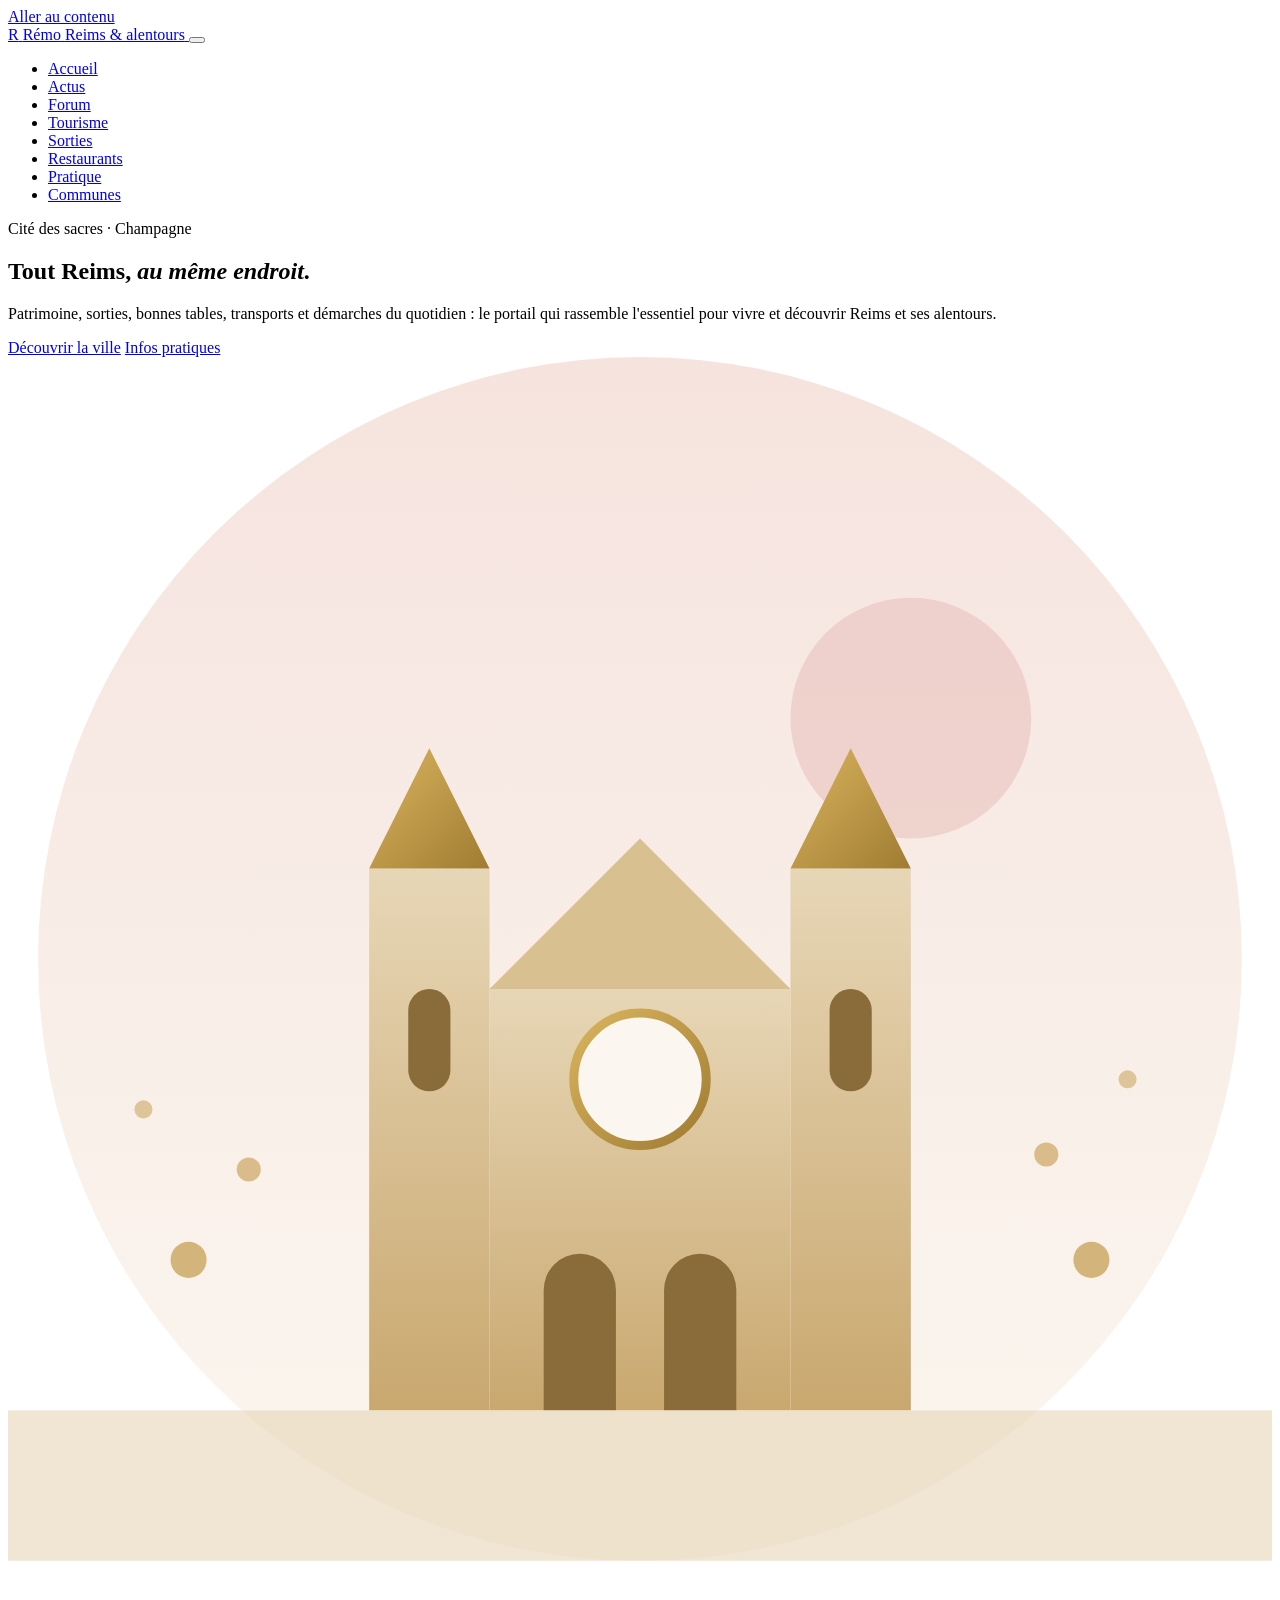
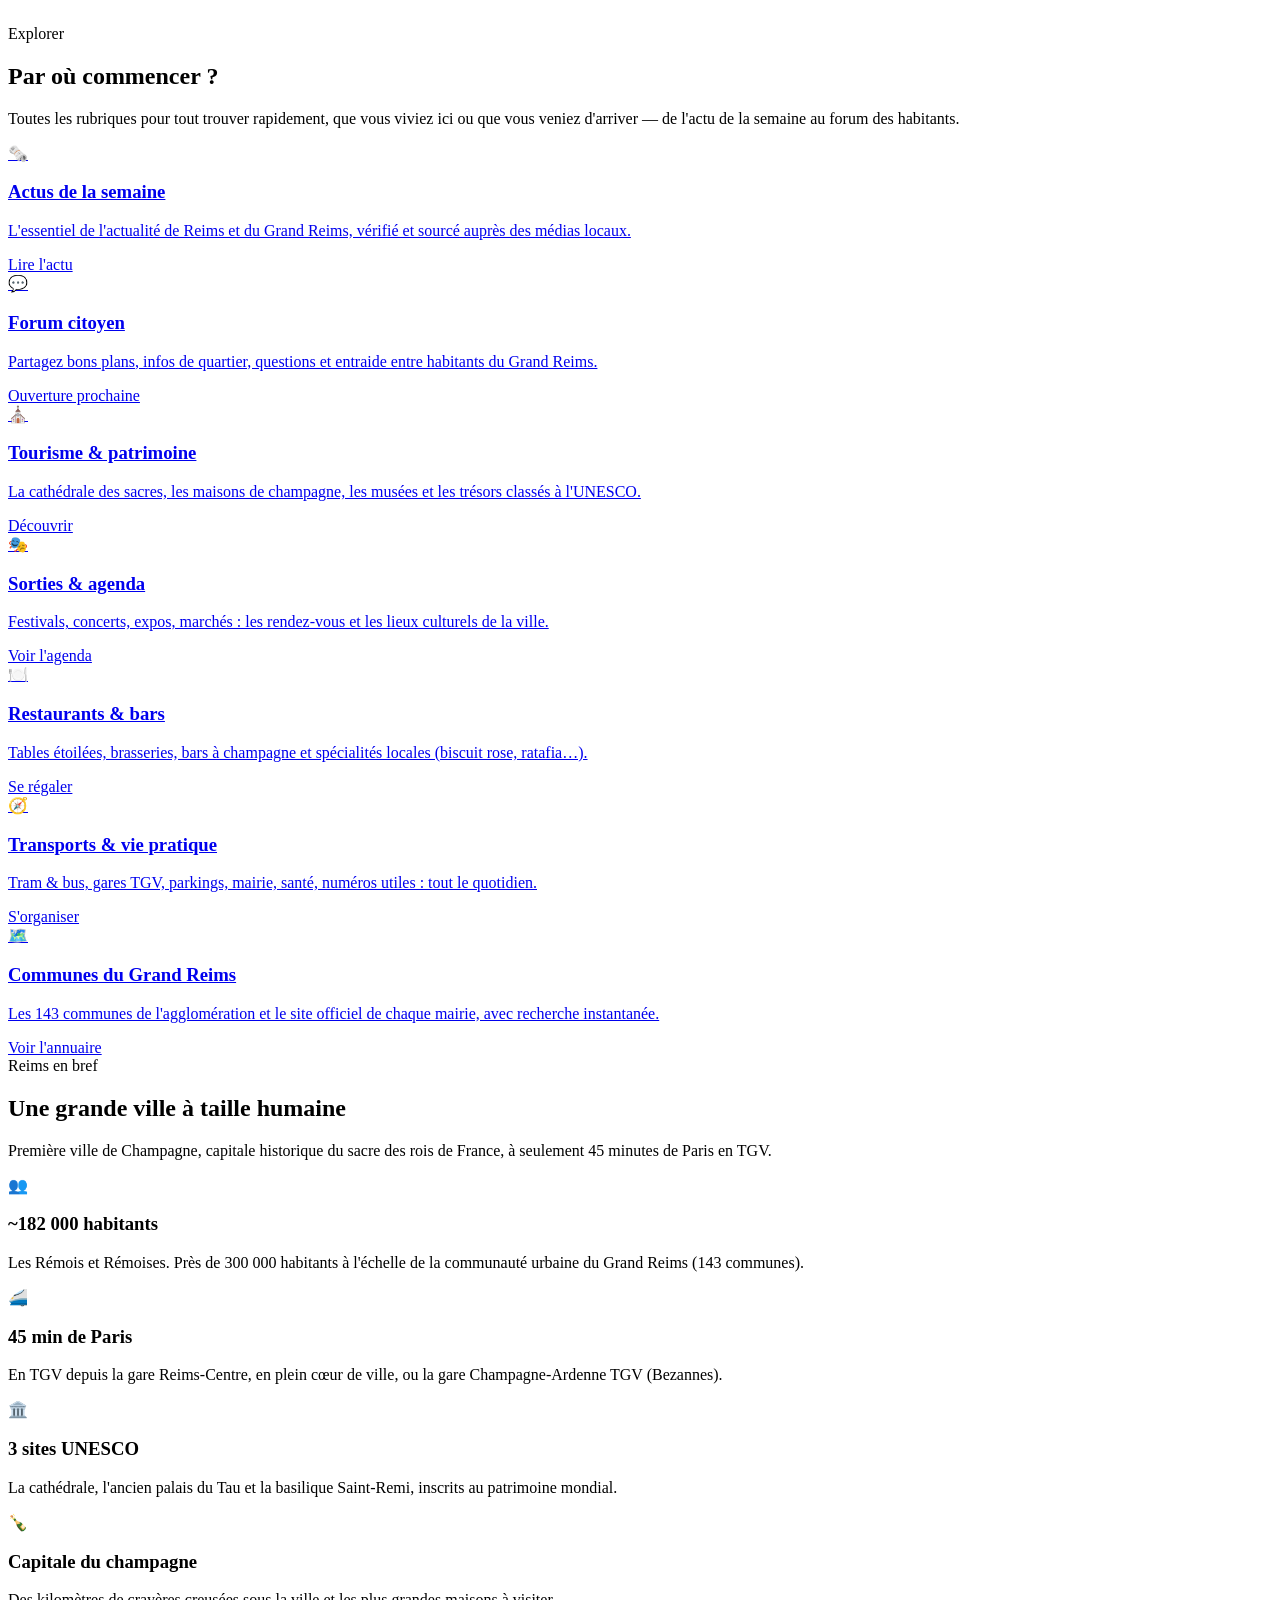
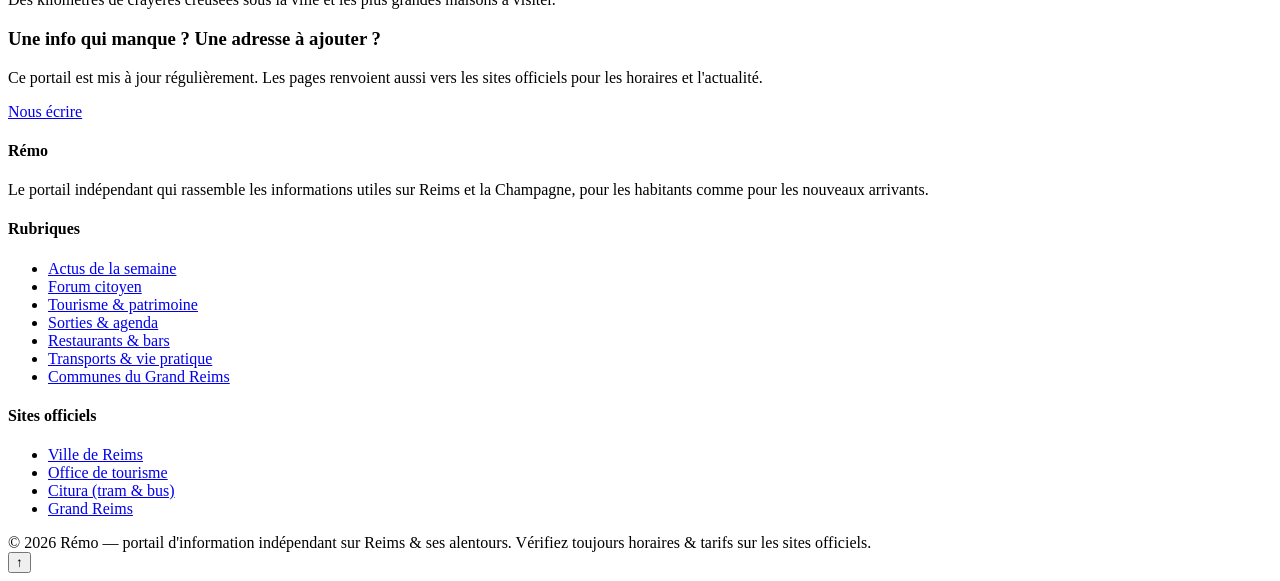
==== index.html @ 49ba71b7 "Add files via upload" ====
<!DOCTYPE html>
<html lang="fr">
<head>
  <meta charset="UTF-8">
  <meta name="viewport" content="width=device-width, initial-scale=1.0">
  <title>Rémo — Tout Reims &amp; ses alentours, au même endroit</title>
  <meta name="description" content="Le portail qui regroupe toutes les infos utiles sur Reims et ses alentours : tourisme & patrimoine, sorties & agenda, restaurants & bars, transports & vie pratique.">
  <link rel="preconnect" href="https://fonts.googleapis.com">
  <link rel="preconnect" href="https://fonts.gstatic.com" crossorigin>
  <link href="https://fonts.googleapis.com/css2?family=Playfair+Display:wght@600;700&family=Inter:wght@400;500;600&display=swap" rel="stylesheet">
  <link rel="stylesheet" href="assets/css/style.css">
</head>
<body>
  <a class="skip-link" href="#main">Aller au contenu</a>

  <!-- ===== En-tête ===== -->
  <header class="site-header">
    <div class="container nav">
      <a class="brand" href="index.html" aria-label="Accueil — Rémo, le portail de Reims & ses alentours">
        <span class="brand-mark">R</span>
        <span class="brand-text">
          <span class="brand-title">Rémo</span>
          <span class="brand-sub">Reims &amp; alentours</span>
        </span>
      </a>
      <button class="mobile-toggle" aria-label="Ouvrir le menu" aria-expanded="false"><span></span></button>
      <ul class="nav-links">
        <li><a href="index.html">Accueil</a></li>
        <li><a href="actus.html">Actus</a></li>
        <li><a href="forum.html">Forum</a></li>
        <li><a href="tourisme.html">Tourisme</a></li>
        <li><a href="sorties.html">Sorties</a></li>
        <li><a href="restaurants.html">Restaurants</a></li>
        <li><a href="pratique.html">Pratique</a></li>
        <li><a href="communes.html">Communes</a></li>
      </ul>
    </div>
  </header>

  <main id="main">
    <!-- ===== Hero ===== -->
    <section class="hero">
      <div class="container hero-inner">
        <div class="hero-content">
          <span class="hero-eyebrow">Cité des sacres · Champagne</span>
          <h1>Tout Reims, <em>au même endroit</em>.</h1>
          <p class="lead">
            Patrimoine, sorties, bonnes tables, transports et démarches du quotidien :
            le portail qui rassemble l'essentiel pour vivre et découvrir Reims et ses alentours.
          </p>
          <div class="hero-actions">
            <a class="btn" href="tourisme.html">Découvrir la ville</a>
            <a class="btn btn-outline" href="pratique.html">Infos pratiques</a>
          </div>
        </div>
        <div class="hero-art" aria-hidden="true">
          <!-- Illustration : cathédrale + bulles de champagne -->
          <svg viewBox="0 0 420 420" xmlns="http://www.w3.org/2000/svg" role="img">
            <defs>
              <linearGradient id="sky" x1="0" y1="0" x2="0" y2="1">
                <stop offset="0" stop-color="#F6E3DE"/>
                <stop offset="1" stop-color="#FBF7F0"/>
              </linearGradient>
              <linearGradient id="stone" x1="0" y1="0" x2="0" y2="1">
                <stop offset="0" stop-color="#E7D6B6"/>
                <stop offset="1" stop-color="#C9A86F"/>
              </linearGradient>
              <linearGradient id="gold" x1="0" y1="0" x2="1" y2="1">
                <stop offset="0" stop-color="#D9B45F"/>
                <stop offset="1" stop-color="#A07C32"/>
              </linearGradient>
            </defs>
            <circle cx="210" cy="200" r="200" fill="url(#sky)"/>
            <!-- Soleil / rosace lumineuse -->
            <circle cx="300" cy="120" r="40" fill="#E9C3BE" opacity="0.6"/>
            <!-- Cathédrale -->
            <g transform="translate(120 90)">
              <!-- Tour gauche -->
              <rect x="0" y="80" width="40" height="180" fill="url(#stone)"/>
              <polygon points="0,80 20,40 40,80" fill="url(#gold)"/>
              <!-- Tour droite -->
              <rect x="140" y="80" width="40" height="180" fill="url(#stone)"/>
              <polygon points="140,80 160,40 180,80" fill="url(#gold)"/>
              <!-- Nef centrale -->
              <rect x="40" y="120" width="100" height="140" fill="url(#stone)"/>
              <polygon points="40,120 90,70 140,120" fill="#D8C091"/>
              <!-- Rosace -->
              <circle cx="90" cy="150" r="22" fill="#FBF7F0"/>
              <circle cx="90" cy="150" r="22" fill="none" stroke="url(#gold)" stroke-width="3"/>
              <line x1="68" y1="150" x2="112" y2="150" stroke="url(#gold)" stroke-width="2"/>
              <line x1="90" y1="128" x2="90" y2="172" stroke="url(#gold)" stroke-width="2"/>
              <!-- Portails -->
              <path d="M58 260 v-40 a12 12 0 0 1 24 0 v40 z" fill="#8A6B3A"/>
              <path d="M98 260 v-40 a12 12 0 0 1 24 0 v40 z" fill="#8A6B3A"/>
              <!-- Fenêtres tours -->
              <rect x="13" y="120" width="14" height="34" rx="7" fill="#8A6B3A"/>
              <rect x="153" y="120" width="14" height="34" rx="7" fill="#8A6B3A"/>
            </g>
            <!-- Sol -->
            <rect x="0" y="350" width="420" height="50" fill="#E7D6B6" opacity="0.6"/>
            <!-- Bulles de champagne -->
            <g fill="#C49A4A">
              <circle cx="60" cy="300" r="6" opacity="0.7"/>
              <circle cx="80" cy="270" r="4" opacity="0.6"/>
              <circle cx="45" cy="250" r="3" opacity="0.5"/>
              <circle cx="360" cy="300" r="6" opacity="0.7"/>
              <circle cx="345" cy="265" r="4" opacity="0.6"/>
              <circle cx="372" cy="240" r="3" opacity="0.5"/>
            </g>
          </svg>
        </div>
      </div>
    </section>

    <!-- ===== Rubriques ===== -->
    <section class="section">
      <div class="container">
        <div class="section-head">
          <span class="eyebrow">Explorer</span>
          <h2>Par où commencer&nbsp;?</h2>
          <p>Toutes les rubriques pour tout trouver rapidement, que vous viviez ici ou que vous veniez d'arriver — de l'actu de la semaine au forum des habitants.</p>
        </div>
        <div class="card-grid">
          <a class="card card-clickable" href="actus.html">
            <div class="icon">🗞️</div>
            <h3>Actus de la semaine</h3>
            <p>L'essentiel de l'actualité de Reims et du Grand Reims, vérifié et sourcé auprès des médias locaux.</p>
            <span class="card-link">Lire l'actu</span>
          </a>
          <a class="card card-clickable" href="forum.html">
            <div class="icon">💬</div>
            <h3>Forum citoyen</h3>
            <p>Partagez bons plans, infos de quartier, questions et entraide entre habitants du Grand Reims.</p>
            <span class="card-link">Ouverture prochaine</span>
          </a>
          <a class="card card-clickable" href="tourisme.html">
            <div class="icon">⛪</div>
            <h3>Tourisme &amp; patrimoine</h3>
            <p>La cathédrale des sacres, les maisons de champagne, les musées et les trésors classés à l'UNESCO.</p>
            <span class="card-link">Découvrir</span>
          </a>
          <a class="card card-clickable" href="sorties.html">
            <div class="icon">🎭</div>
            <h3>Sorties &amp; agenda</h3>
            <p>Festivals, concerts, expos, marchés&nbsp;: les rendez-vous et les lieux culturels de la ville.</p>
            <span class="card-link">Voir l'agenda</span>
          </a>
          <a class="card card-clickable" href="restaurants.html">
            <div class="icon">🍽️</div>
            <h3>Restaurants &amp; bars</h3>
            <p>Tables étoilées, brasseries, bars à champagne et spécialités locales (biscuit rose, ratafia…).</p>
            <span class="card-link">Se régaler</span>
          </a>
          <a class="card card-clickable" href="pratique.html">
            <div class="icon">🧭</div>
            <h3>Transports &amp; vie pratique</h3>
            <p>Tram &amp; bus, gares TGV, parkings, mairie, santé, numéros utiles&nbsp;: tout le quotidien.</p>
            <span class="card-link">S'organiser</span>
          </a>
          <a class="card card-clickable" href="communes.html">
            <div class="icon">🗺️</div>
            <h3>Communes du Grand Reims</h3>
            <p>Les 143 communes de l'agglomération et le site officiel de chaque mairie, avec recherche instantanée.</p>
            <span class="card-link">Voir l'annuaire</span>
          </a>
        </div>
      </div>
    </section>

    <!-- ===== Reims en bref ===== -->
    <section class="section alt">
      <div class="container">
        <div class="section-head">
          <span class="eyebrow">Reims en bref</span>
          <h2>Une grande ville à taille humaine</h2>
          <p>Première ville de Champagne, capitale historique du sacre des rois de France, à seulement 45&nbsp;minutes de Paris en TGV.</p>
        </div>
        <div class="card-grid">
          <div class="card">
            <div class="icon">👥</div>
            <h3>~182 000 habitants</h3>
            <p>Les Rémois et Rémoises. Près de 300 000 habitants à l'échelle de la communauté urbaine du Grand Reims (143 communes).</p>
          </div>
          <div class="card">
            <div class="icon">🚄</div>
            <h3>45 min de Paris</h3>
            <p>En TGV depuis la gare Reims-Centre, en plein cœur de ville, ou la gare Champagne-Ardenne TGV (Bezannes).</p>
          </div>
          <div class="card">
            <div class="icon">🏛️</div>
            <h3>3 sites UNESCO</h3>
            <p>La cathédrale, l'ancien palais du Tau et la basilique Saint-Remi, inscrits au patrimoine mondial.</p>
          </div>
          <div class="card">
            <div class="icon">🍾</div>
            <h3>Capitale du champagne</h3>
            <p>Des kilomètres de crayères creusées sous la ville et les plus grandes maisons à visiter.</p>
          </div>
        </div>
      </div>
    </section>

    <!-- ===== Appel à l'action ===== -->
    <section class="section">
      <div class="container">
        <div class="callout">
          <div class="callout-text">
            <h3>Une info qui manque&nbsp;? Une adresse à ajouter&nbsp;?</h3>
            <p>Ce portail est mis à jour régulièrement. Les pages renvoient aussi vers les sites officiels pour les horaires et l'actualité.</p>
          </div>
          <a class="btn" href="pratique.html#contact">Nous écrire</a>
        </div>
      </div>
    </section>
  </main>

  <!-- ===== Pied de page ===== -->
  <footer class="site-footer">
    <div class="container">
      <div class="footer-grid">
        <div class="footer-about">
          <h4>Rémo</h4>
          <p>Le portail indépendant qui rassemble les informations utiles sur Reims et la Champagne, pour les habitants comme pour les nouveaux arrivants.</p>
        </div>
        <div>
          <h4>Rubriques</h4>
          <ul class="footer-links">
            <li><a href="actus.html">Actus de la semaine</a></li>
            <li><a href="forum.html">Forum citoyen</a></li>
            <li><a href="tourisme.html">Tourisme &amp; patrimoine</a></li>
            <li><a href="sorties.html">Sorties &amp; agenda</a></li>
            <li><a href="restaurants.html">Restaurants &amp; bars</a></li>
            <li><a href="pratique.html">Transports &amp; vie pratique</a></li>
            <li><a href="communes.html">Communes du Grand Reims</a></li>
          </ul>
        </div>
        <div>
          <h4>Sites officiels</h4>
          <ul class="footer-links">
            <li><a href="https://www.reims.fr" target="_blank" rel="noopener">Ville de Reims</a></li>
            <li><a href="https://www.reims-tourisme.com" target="_blank" rel="noopener">Office de tourisme</a></li>
            <li><a href="https://www.citura.fr" target="_blank" rel="noopener">Citura (tram &amp; bus)</a></li>
            <li><a href="https://www.grandreims.fr" target="_blank" rel="noopener">Grand Reims</a></li>
          </ul>
        </div>
      </div>
      <div class="footer-bottom">
        <span>© <span data-year>2026</span> Rémo — portail d'information indépendant sur Reims &amp; ses alentours.</span>
        <span>Vérifiez toujours horaires &amp; tarifs sur les sites officiels.</span>
      </div>
    </div>
  </footer>

  <button class="back-to-top" aria-label="Retour en haut">↑</button>
  <script src="assets/js/main.js"></script>
</body>
</html>
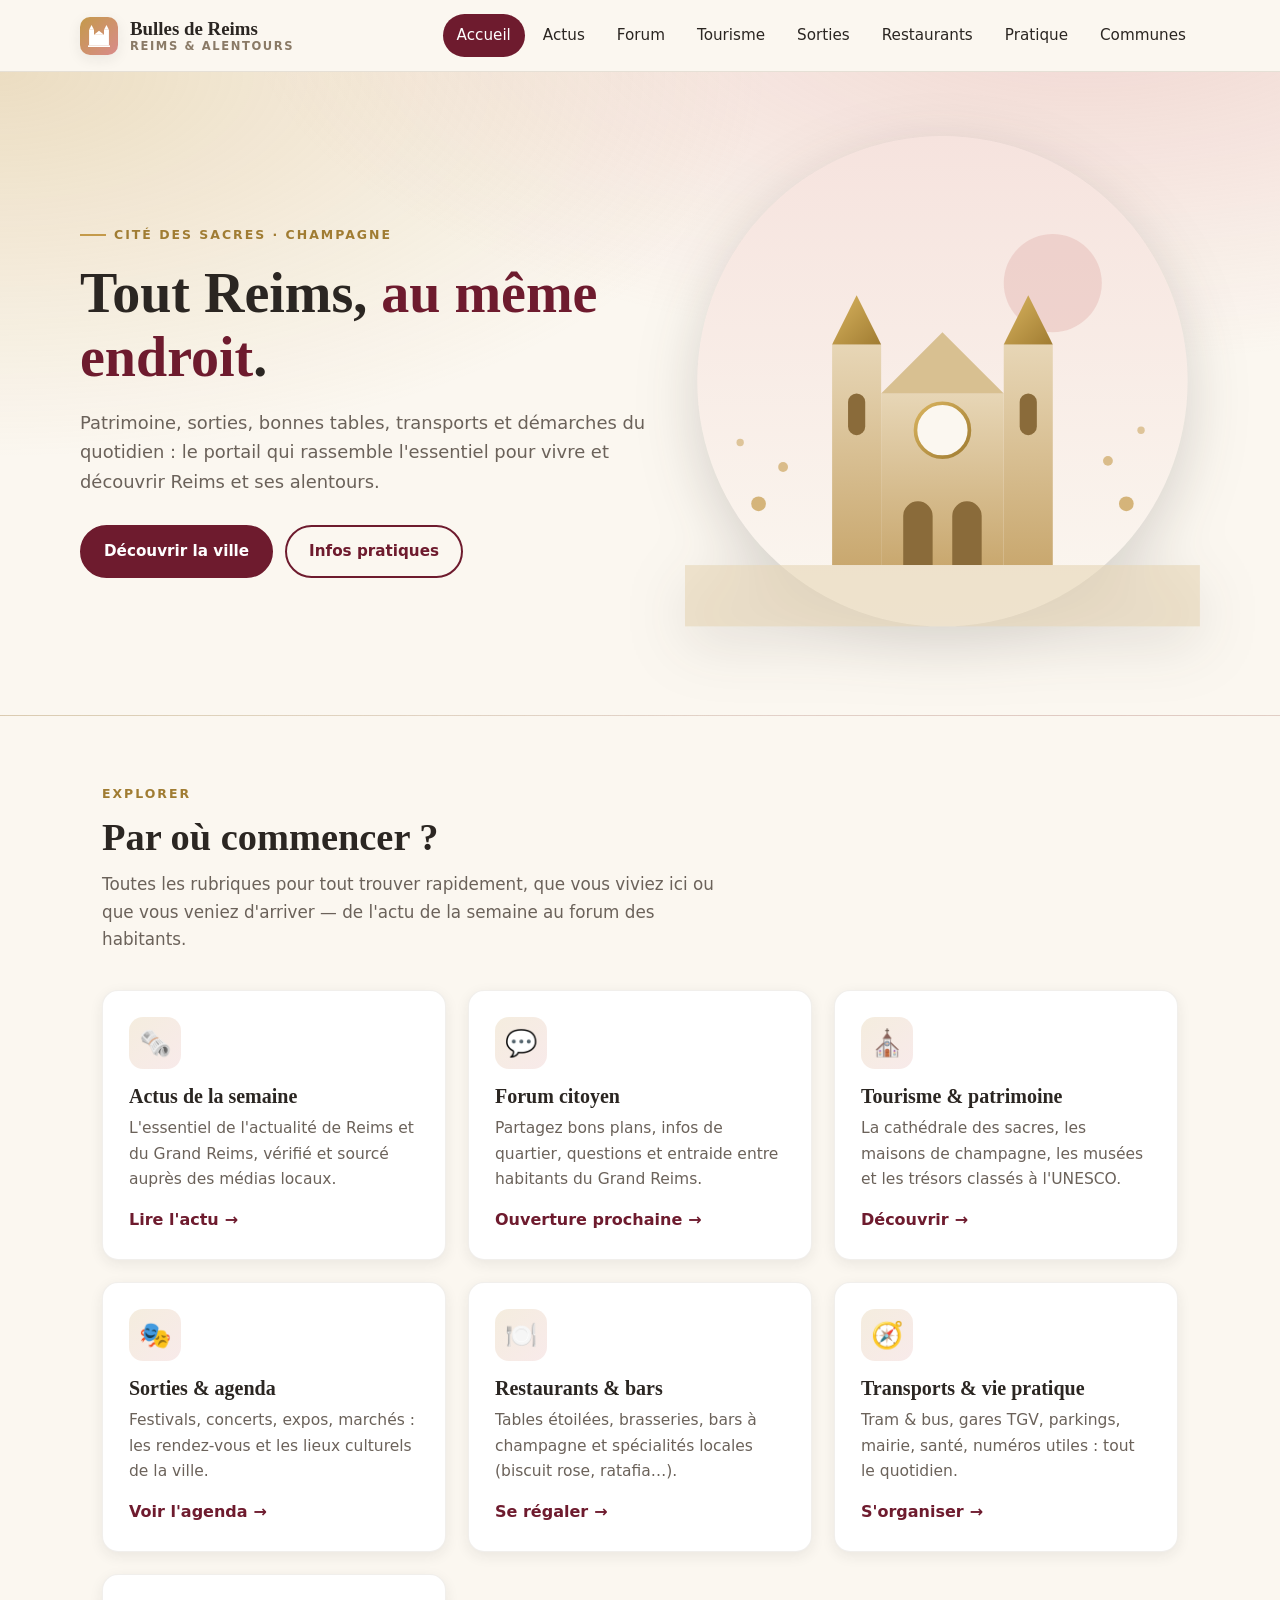
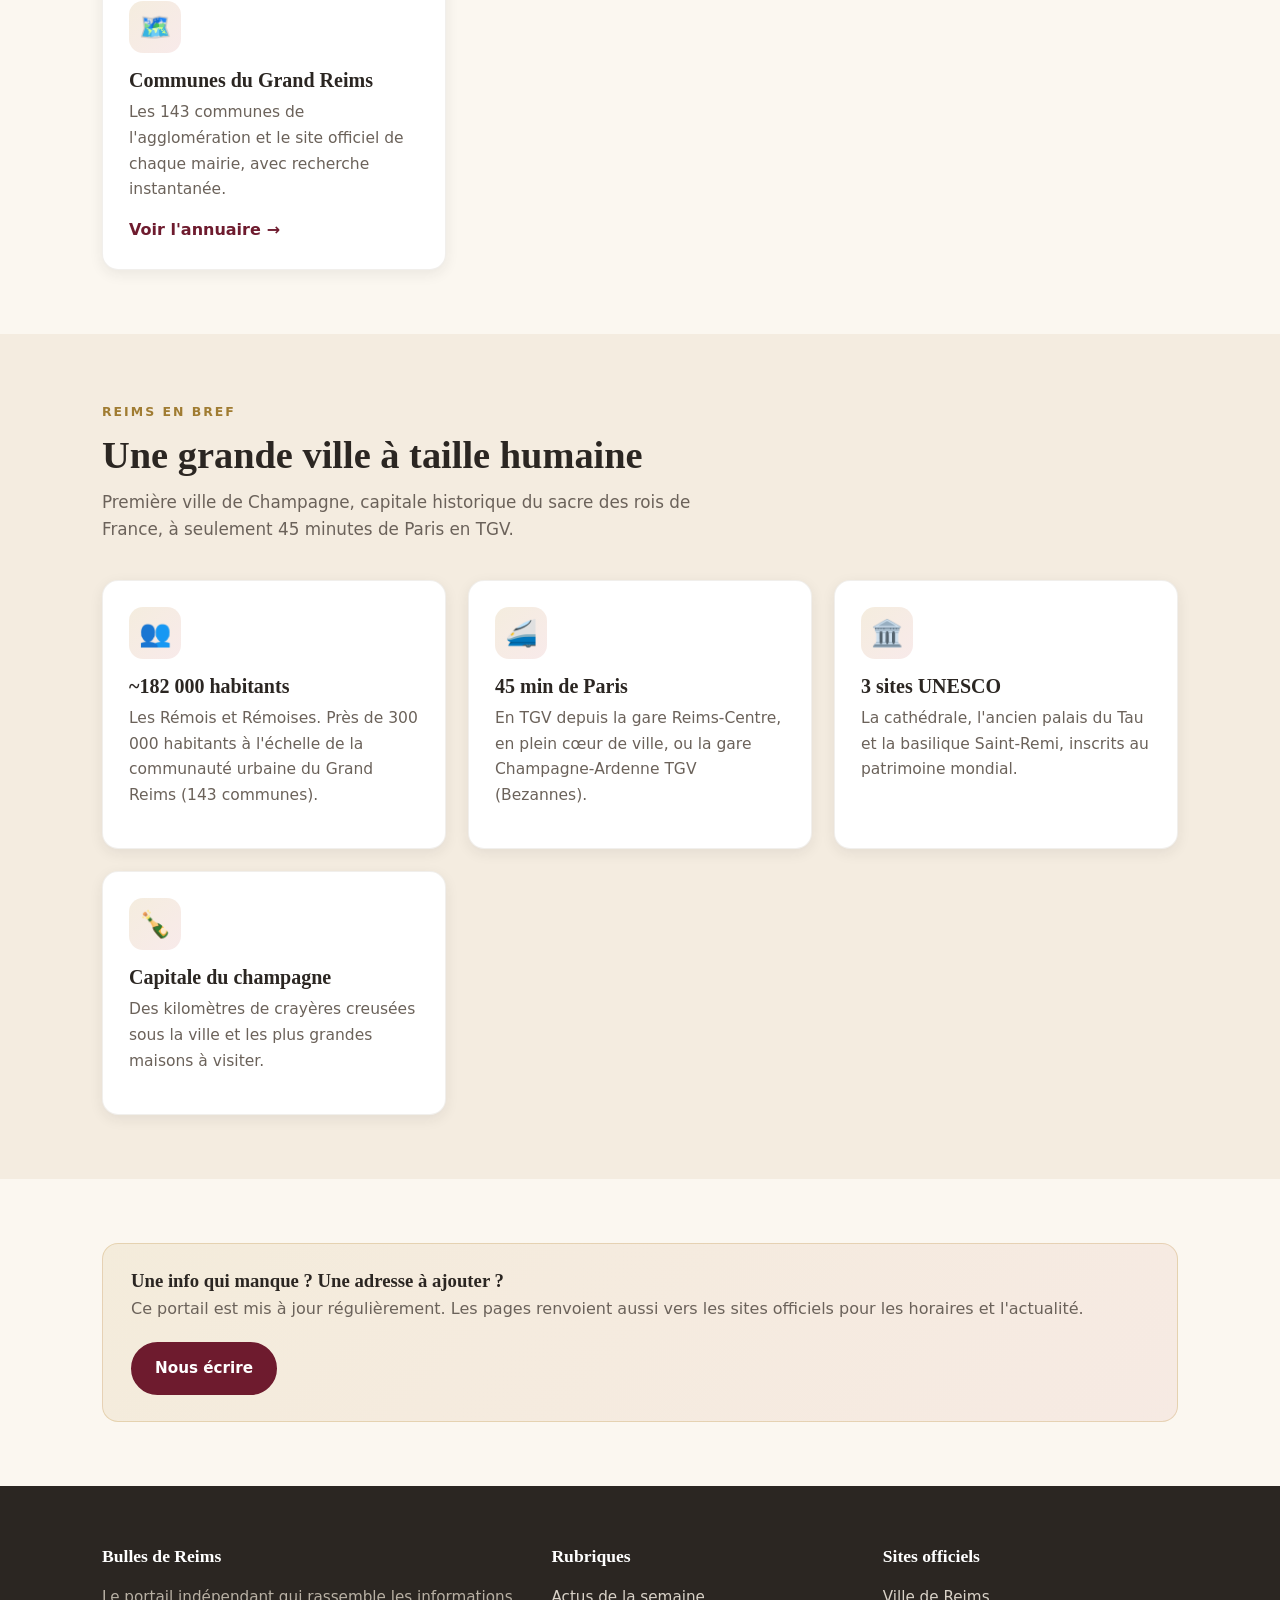
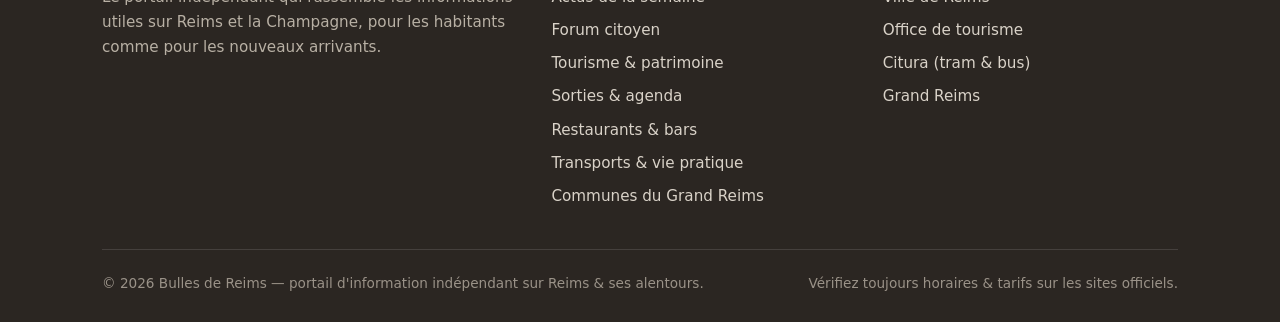
==== commit 8cd611ce: "Add files via upload" ====
--- a/index.html
+++ b/index.html
@@ -3,7 +3,7 @@
 <head>
   <meta charset="UTF-8">
   <meta name="viewport" content="width=device-width, initial-scale=1.0">
-  <title>Rémo — Tout Reims &amp; ses alentours, au même endroit</title>
+  <title>Bulles de Reims — Tout Reims &amp; ses alentours, au même endroit</title>
   <meta name="description" content="Le portail qui regroupe toutes les infos utiles sur Reims et ses alentours : tourisme & patrimoine, sorties & agenda, restaurants & bars, transports & vie pratique.">
   <link rel="preconnect" href="https://fonts.googleapis.com">
   <link rel="preconnect" href="https://fonts.gstatic.com" crossorigin>
@@ -16,10 +16,10 @@
   <!-- ===== En-tête ===== -->
   <header class="site-header">
     <div class="container nav">
-      <a class="brand" href="index.html" aria-label="Accueil — Rémo, le portail de Reims & ses alentours">
-        <span class="brand-mark">R</span>
+      <a class="brand" href="index.html" aria-label="Accueil — Bulles de Reims, l'actu de Reims &amp; du Grand Reims">
+        <span class="brand-mark"><svg viewBox="308 250 464 466" width="22" height="22" fill="currentColor" aria-hidden="true"><rect x="330" y="352" width="104" height="330"/><polygon points="330,352 382,250 434,352"/><rect x="646" y="352" width="104" height="330"/><polygon points="646,352 698,250 750,352"/><rect x="434" y="458" width="212" height="224"/><polygon points="434,458 540,372 646,458"/><rect x="308" y="682" width="464" height="34"/></svg></span>
         <span class="brand-text">
-          <span class="brand-title">Rémo</span>
+          <span class="brand-title">Bulles de Reims</span>
           <span class="brand-sub">Reims &amp; alentours</span>
         </span>
       </a>
@@ -219,7 +219,7 @@
     <div class="container">
       <div class="footer-grid">
         <div class="footer-about">
-          <h4>Rémo</h4>
+          <h4>Bulles de Reims</h4>
           <p>Le portail indépendant qui rassemble les informations utiles sur Reims et la Champagne, pour les habitants comme pour les nouveaux arrivants.</p>
         </div>
         <div>
@@ -245,7 +245,7 @@
         </div>
       </div>
       <div class="footer-bottom">
-        <span>© <span data-year>2026</span> Rémo — portail d'information indépendant sur Reims &amp; ses alentours.</span>
+        <span>© <span data-year>2026</span> Bulles de Reims — portail d'information indépendant sur Reims &amp; ses alentours.</span>
         <span>Vérifiez toujours horaires &amp; tarifs sur les sites officiels.</span>
       </div>
     </div>
--- a/assets/css/style.css
+++ b/assets/css/style.css
@@ -0,0 +1,484 @@
+/* =========================================================
+   Reims & alentours — feuille de style partagée
+   Style « chaleureux & local » : champagne doré, rosé, pierre
+   ========================================================= */
+
+/* ---------- Variables ---------- */
+:root {
+  /* Couleurs */
+  --cream:       #FBF7F0;
+  --cream-2:     #F4ECE0;
+  --gold:        #C49A4A;
+  --gold-dark:   #A07C32;
+  --rose:        #D98B8B;
+  --rose-soft:   #E9C3BE;
+  --wine:        #6E1B2E;
+  --wine-dark:   #511320;
+  --stone:       #8A7A66;
+  --ink:         #2B2622;
+  --muted:       #6B625A;
+  --white:       #ffffff;
+
+  /* Typographie */
+  --font-display: 'Playfair Display', Georgia, 'Times New Roman', serif;
+  --font-body: 'Inter', system-ui, -apple-system, 'Segoe UI', Roboto, sans-serif;
+
+  /* Divers */
+  --radius: 16px;
+  --radius-sm: 10px;
+  --shadow: 0 10px 30px rgba(43, 38, 34, 0.10);
+  --shadow-sm: 0 4px 14px rgba(43, 38, 34, 0.08);
+  --maxw: 1120px;
+  --transition: 0.22s ease;
+}
+
+/* ---------- Reset léger ---------- */
+*, *::before, *::after { box-sizing: border-box; }
+html { scroll-behavior: smooth; }
+body {
+  margin: 0;
+  font-family: var(--font-body);
+  color: var(--ink);
+  background: var(--cream);
+  line-height: 1.65;
+  -webkit-font-smoothing: antialiased;
+}
+img { max-width: 100%; display: block; }
+a { color: var(--wine); text-decoration: none; }
+a:hover { text-decoration: underline; }
+h1, h2, h3 { font-family: var(--font-display); line-height: 1.15; color: var(--ink); font-weight: 700; }
+ul { margin: 0; padding: 0; }
+
+/* Accessibilité : lien d'évitement */
+.skip-link {
+  position: absolute; left: -999px; top: 0;
+  background: var(--wine); color: #fff; padding: 10px 16px; border-radius: 0 0 8px 0; z-index: 200;
+}
+.skip-link:focus { left: 0; }
+
+/* ---------- Conteneur ---------- */
+.container { width: 100%; max-width: var(--maxw); margin: 0 auto; padding: 0 22px; }
+
+/* ---------- En-tête / navigation ---------- */
+.site-header {
+  position: sticky; top: 0; z-index: 100;
+  background: rgba(251, 247, 240, 0.92);
+  backdrop-filter: saturate(140%) blur(8px);
+  border-bottom: 1px solid rgba(138, 122, 102, 0.18);
+}
+.nav {
+  display: flex; align-items: center; justify-content: space-between;
+  gap: 16px; padding: 14px 0;
+}
+.brand { display: flex; align-items: center; gap: 12px; font-weight: 700; }
+.brand:hover { text-decoration: none; }
+.brand-mark {
+  width: 38px; height: 38px; flex: none;
+  border-radius: 10px;
+  background: linear-gradient(135deg, var(--gold), var(--rose));
+  display: grid; place-items: center;
+  color: #fff; font-family: var(--font-display); font-size: 20px; box-shadow: var(--shadow-sm);
+}
+.brand-text { display: flex; flex-direction: column; line-height: 1.1; }
+.brand-title { font-family: var(--font-display); font-size: 1.18rem; color: var(--ink); }
+.brand-sub { font-size: 0.72rem; letter-spacing: 0.14em; text-transform: uppercase; color: var(--stone); }
+
+.nav-links { display: flex; align-items: center; gap: 4px; list-style: none; }
+.nav-links a {
+  display: inline-block; padding: 9px 14px; border-radius: 999px;
+  color: var(--ink); font-weight: 500; font-size: 0.95rem; transition: var(--transition);
+}
+.nav-links a:hover { background: var(--cream-2); text-decoration: none; }
+.nav-links a[aria-current="page"] {
+  background: var(--wine); color: #fff;
+}
+
+.mobile-toggle {
+  display: none; border: 1px solid rgba(138,122,102,0.3); background: var(--white);
+  width: 44px; height: 44px; border-radius: 12px; cursor: pointer; padding: 0;
+  align-items: center; justify-content: center;
+}
+.mobile-toggle span, .mobile-toggle span::before, .mobile-toggle span::after {
+  content: ""; display: block; width: 20px; height: 2px; background: var(--ink); position: relative; transition: var(--transition);
+}
+.mobile-toggle span::before { position: absolute; top: -6px; }
+.mobile-toggle span::after  { position: absolute; top: 6px; }
+.mobile-toggle[aria-expanded="true"] span { background: transparent; }
+.mobile-toggle[aria-expanded="true"] span::before { top: 0; transform: rotate(45deg); }
+.mobile-toggle[aria-expanded="true"] span::after  { top: 0; transform: rotate(-45deg); }
+
+/* ---------- Boutons ---------- */
+.btn {
+  display: inline-flex; align-items: center; gap: 8px;
+  padding: 12px 22px; border-radius: 999px; font-weight: 600; font-size: 0.95rem;
+  background: var(--wine); color: #fff; border: 2px solid var(--wine);
+  cursor: pointer; transition: var(--transition);
+}
+.btn:hover { background: var(--wine-dark); border-color: var(--wine-dark); text-decoration: none; transform: translateY(-1px); }
+.btn-outline { background: transparent; color: var(--wine); }
+.btn-outline:hover { background: var(--wine); color: #fff; }
+.btn-light { background: #fff; color: var(--wine); border-color: #fff; }
+.btn-light:hover { background: var(--cream-2); border-color: var(--cream-2); color: var(--wine-dark); }
+
+/* ---------- Hero (accueil) ---------- */
+.hero {
+  position: relative; overflow: hidden;
+  background:
+    radial-gradient(120% 100% at 85% -10%, rgba(217,139,139,0.30), transparent 55%),
+    radial-gradient(120% 120% at 0% 0%, rgba(196,154,74,0.28), transparent 50%),
+    var(--cream);
+  border-bottom: 1px solid rgba(138,122,102,0.18);
+}
+.hero-inner {
+  display: grid; grid-template-columns: 1.05fr 0.95fr; gap: 36px; align-items: center;
+  padding: 64px 0 56px;
+}
+.hero-eyebrow {
+  display: inline-flex; align-items: center; gap: 8px;
+  font-size: 0.78rem; letter-spacing: 0.16em; text-transform: uppercase;
+  color: var(--gold-dark); font-weight: 600; margin-bottom: 16px;
+}
+.hero-eyebrow::before { content: ""; width: 26px; height: 2px; background: var(--gold); display: inline-block; }
+.hero h1 { font-size: clamp(2.2rem, 5vw, 3.5rem); margin: 0 0 18px; }
+.hero h1 em { color: var(--wine); font-style: normal; }
+.hero p.lead { font-size: 1.12rem; color: var(--muted); max-width: 52ch; margin: 0 0 28px; }
+.hero-actions { display: flex; flex-wrap: wrap; gap: 12px; }
+.hero-art { position: relative; }
+.hero-art svg { width: 100%; height: auto; filter: drop-shadow(0 18px 30px rgba(43,38,34,0.18)); }
+
+/* ---------- Bandeau de page (sous-pages) ---------- */
+.page-hero {
+  background:
+    radial-gradient(120% 130% at 100% -20%, rgba(217,139,139,0.28), transparent 55%),
+    linear-gradient(135deg, var(--wine), var(--wine-dark));
+  color: #fff; padding: 56px 0 48px;
+}
+.page-hero .eyebrow {
+  font-size: 0.78rem; letter-spacing: 0.16em; text-transform: uppercase; color: var(--rose-soft); font-weight: 600;
+}
+.page-hero h1 { color: #fff; font-size: clamp(2rem, 4.5vw, 3rem); margin: 10px 0 14px; }
+.page-hero p { color: rgba(255,255,255,0.86); max-width: 60ch; margin: 0; font-size: 1.08rem; }
+.breadcrumb { font-size: 0.85rem; color: rgba(255,255,255,0.7); margin-bottom: 8px; }
+.breadcrumb a { color: rgba(255,255,255,0.9); }
+
+/* ---------- Sections ---------- */
+.section { padding: 64px 0; }
+.section.alt { background: var(--cream-2); }
+.section-head { max-width: 62ch; margin-bottom: 36px; }
+.section-head .eyebrow {
+  font-size: 0.78rem; letter-spacing: 0.16em; text-transform: uppercase; color: var(--gold-dark); font-weight: 600;
+}
+.section-head h2 { font-size: clamp(1.7rem, 3.5vw, 2.4rem); margin: 8px 0 12px; }
+.section-head p { color: var(--muted); font-size: 1.05rem; margin: 0; }
+
+/* ---------- Grille de cartes ---------- */
+.card-grid { display: grid; gap: 22px; grid-template-columns: repeat(auto-fit, minmax(270px, 1fr)); }
+.card {
+  background: var(--white); border-radius: var(--radius); padding: 26px;
+  box-shadow: var(--shadow-sm); border: 1px solid rgba(138,122,102,0.12);
+  transition: var(--transition); position: relative; overflow: hidden;
+}
+.card:hover { transform: translateY(-4px); box-shadow: var(--shadow); }
+.card .icon {
+  width: 52px; height: 52px; border-radius: 14px; display: grid; place-items: center;
+  background: linear-gradient(135deg, rgba(196,154,74,0.18), rgba(217,139,139,0.18));
+  margin-bottom: 16px; font-size: 26px;
+}
+.card h3 { font-size: 1.25rem; margin: 0 0 8px; }
+.card p { color: var(--muted); margin: 0 0 14px; font-size: 0.97rem; }
+.card .card-link { font-weight: 600; color: var(--wine); display: inline-flex; align-items: center; gap: 6px; }
+.card .card-link::after { content: "→"; transition: var(--transition); }
+.card:hover .card-link::after { transform: translateX(4px); }
+
+/* Carte cliquable entière */
+.card-clickable { display: block; color: inherit; }
+.card-clickable:hover { text-decoration: none; }
+
+/* ---------- Listes d'infos (fiches) ---------- */
+.feature {
+  display: grid; grid-template-columns: 48px 1fr; gap: 16px; align-items: start;
+  padding: 18px 0; border-bottom: 1px solid rgba(138,122,102,0.16);
+}
+.feature:last-child { border-bottom: none; }
+.feature .f-icon {
+  width: 48px; height: 48px; border-radius: 12px; display: grid; place-items: center; font-size: 22px;
+  background: var(--cream-2); color: var(--wine);
+}
+.feature h3 { font-size: 1.12rem; margin: 0 0 4px; }
+.feature p { margin: 0; color: var(--muted); font-size: 0.97rem; }
+.feature .f-meta { font-size: 0.85rem; color: var(--stone); margin-top: 6px; }
+
+/* ---------- Badges ---------- */
+.badge {
+  display: inline-block; font-size: 0.72rem; font-weight: 600; letter-spacing: 0.04em;
+  padding: 4px 10px; border-radius: 999px; background: var(--cream-2); color: var(--gold-dark);
+  border: 1px solid rgba(196,154,74,0.35); margin-bottom: 12px;
+}
+.badge.unesco { background: rgba(110,27,46,0.08); color: var(--wine); border-color: rgba(110,27,46,0.25); }
+
+/* ---------- Encadré pratique / liens utiles ---------- */
+.callout {
+  background: linear-gradient(135deg, rgba(196,154,74,0.12), rgba(217,139,139,0.12));
+  border: 1px solid rgba(196,154,74,0.3); border-radius: var(--radius);
+  padding: 26px 28px; display: flex; gap: 20px; align-items: center; flex-wrap: wrap; justify-content: space-between;
+}
+.callout .callout-text h3 { margin: 0 0 4px; }
+.callout .callout-text p { margin: 0; color: var(--muted); }
+
+.linklist { list-style: none; display: grid; gap: 10px; }
+.linklist a {
+  display: flex; align-items: center; gap: 10px; padding: 12px 16px;
+  background: var(--white); border-radius: var(--radius-sm); border: 1px solid rgba(138,122,102,0.14);
+  color: var(--ink); font-weight: 500; transition: var(--transition);
+}
+.linklist a:hover { border-color: var(--gold); text-decoration: none; transform: translateX(3px); }
+.linklist a::before { content: "🔗"; font-size: 0.95rem; }
+.linklist a span.host { margin-left: auto; font-size: 0.8rem; color: var(--stone); }
+
+/* Numéros utiles */
+.numbers { display: grid; gap: 14px; grid-template-columns: repeat(auto-fit, minmax(200px, 1fr)); }
+.number-card {
+  background: var(--white); border-radius: var(--radius-sm); padding: 18px 20px;
+  border: 1px solid rgba(138,122,102,0.14); box-shadow: var(--shadow-sm);
+}
+.number-card .num { font-family: var(--font-display); font-size: 2rem; color: var(--wine); line-height: 1; }
+.number-card .lbl { display: block; margin-top: 6px; color: var(--muted); font-size: 0.92rem; }
+
+/* ---------- Note / avertissement ---------- */
+.notice {
+  font-size: 0.92rem; color: var(--muted); background: var(--cream-2);
+  border-left: 4px solid var(--gold); padding: 14px 18px; border-radius: 8px; margin-top: 28px;
+}
+
+/* ---------- Pied de page ---------- */
+.site-footer {
+  background: var(--ink); color: #d9d2c8; margin-top: 0; padding: 56px 0 28px;
+}
+.footer-grid { display: grid; grid-template-columns: 1.4fr 1fr 1fr; gap: 36px; }
+.site-footer h4 { color: #fff; font-family: var(--font-display); font-size: 1.1rem; margin: 0 0 14px; }
+.site-footer a { color: #d9d2c8; }
+.site-footer a:hover { color: #fff; }
+.footer-links { list-style: none; display: grid; gap: 8px; font-size: 0.95rem; }
+.footer-about p { color: #b8b0a4; font-size: 0.95rem; margin: 0 0 14px; }
+.footer-bottom {
+  margin-top: 40px; padding-top: 22px; border-top: 1px solid rgba(255,255,255,0.12);
+  display: flex; justify-content: space-between; gap: 16px; flex-wrap: wrap;
+  font-size: 0.85rem; color: #9a9288;
+}
+
+/* ---------- Bouton retour en haut ---------- */
+.back-to-top {
+  position: fixed; right: 22px; bottom: 22px; width: 48px; height: 48px; border-radius: 50%;
+  background: var(--wine); color: #fff; border: none; cursor: pointer; font-size: 20px;
+  box-shadow: var(--shadow); opacity: 0; visibility: hidden; transition: var(--transition); z-index: 90;
+}
+.back-to-top.show { opacity: 1; visibility: visible; }
+.back-to-top:hover { background: var(--wine-dark); }
+
+/* ---------- Fil d'actus (page Actus) ---------- */
+.news-list { display: grid; gap: 18px; }
+.news-item {
+  background: var(--white); border-radius: var(--radius); padding: 22px 24px;
+  border: 1px solid rgba(138,122,102,0.14); box-shadow: var(--shadow-sm);
+  display: grid; grid-template-columns: 92px 1fr; gap: 20px; transition: var(--transition);
+}
+.news-item:hover { box-shadow: var(--shadow); transform: translateY(-2px); }
+.news-when { text-align: center; }
+.news-when .day { font-family: var(--font-display); font-size: 1.9rem; color: var(--wine); line-height: 1; }
+.news-when .month { display: block; font-size: 0.78rem; text-transform: uppercase; letter-spacing: 0.08em; color: var(--stone); margin-top: 4px; }
+.news-body h3 { font-size: 1.18rem; margin: 0 0 8px; }
+.news-body p { margin: 0 0 12px; color: var(--muted); font-size: 0.98rem; }
+.news-cat {
+  display: inline-block; font-size: 0.72rem; font-weight: 600; letter-spacing: 0.03em;
+  padding: 3px 10px; border-radius: 999px; background: var(--cream-2); color: var(--gold-dark);
+  border: 1px solid rgba(196,154,74,0.35); margin-bottom: 10px;
+}
+.news-source { font-size: 0.85rem; color: var(--stone); }
+.news-source a { font-weight: 600; }
+.news-source a::after { content: " ↗"; }
+
+/* Fil en direct */
+.live-dot {
+  display: inline-block; width: 9px; height: 9px; border-radius: 50%;
+  background: #d33; margin-right: 5px; vertical-align: middle;
+  box-shadow: 0 0 0 0 rgba(221,51,51,0.5); animation: livePulse 1.8s infinite;
+}
+@keyframes livePulse {
+  0%   { box-shadow: 0 0 0 0 rgba(221,51,51,0.45); }
+  70%  { box-shadow: 0 0 0 8px rgba(221,51,51,0); }
+  100% { box-shadow: 0 0 0 0 rgba(221,51,51,0); }
+}
+.live-status {
+  background: var(--white); border: 1px dashed rgba(138,122,102,0.35); border-radius: var(--radius);
+  padding: 22px 24px; color: var(--muted); margin: 0; text-align: center;
+}
+.live-status.error { border-style: solid; border-color: rgba(196,154,74,0.45); background: var(--cream-2); }
+.live-status a { font-weight: 600; }
+@media (prefers-reduced-motion: reduce) { .live-dot { animation: none; } }
+
+/* ---------- Canaux / sources locales ---------- */
+.channel-grid { display: grid; gap: 16px; grid-template-columns: repeat(auto-fit, minmax(230px, 1fr)); }
+.channel-card {
+  background: var(--white); border-radius: var(--radius-sm); padding: 18px 20px;
+  border: 1px solid rgba(138,122,102,0.14); box-shadow: var(--shadow-sm); transition: var(--transition);
+}
+.channel-card:hover { border-color: var(--gold); transform: translateY(-2px); }
+.channel-card .ctype {
+  display: inline-block; font-size: 0.68rem; font-weight: 700; letter-spacing: 0.06em; text-transform: uppercase;
+  padding: 3px 9px; border-radius: 6px; background: rgba(110,27,46,0.08); color: var(--wine); margin-bottom: 10px;
+}
+.channel-card h3 { font-size: 1.08rem; margin: 0 0 4px; }
+.channel-card p { margin: 0 0 10px; color: var(--muted); font-size: 0.9rem; }
+.channel-card a { font-weight: 600; font-size: 0.9rem; word-break: break-word; }
+
+/* ---------- Annuaire des communes ---------- */
+.filter-bar {
+  display: flex; flex-wrap: wrap; gap: 14px; align-items: center; justify-content: space-between;
+  margin-bottom: 26px;
+}
+.search-field { position: relative; flex: 1; min-width: 240px; }
+.search-field input {
+  width: 100%; padding: 13px 16px 13px 44px; border-radius: 999px; font: inherit; color: var(--ink);
+  background: var(--white); border: 1px solid rgba(138,122,102,0.28); transition: var(--transition);
+}
+.search-field input:focus { outline: none; border-color: var(--gold); box-shadow: 0 0 0 3px rgba(196,154,74,0.18); }
+.search-field::before {
+  content: "🔍"; position: absolute; left: 16px; top: 50%; transform: translateY(-50%); font-size: 0.95rem; opacity: 0.6;
+}
+.filter-count { font-size: 0.9rem; color: var(--stone); white-space: nowrap; }
+
+.commune-grid { display: grid; gap: 12px; grid-template-columns: repeat(auto-fill, minmax(220px, 1fr)); }
+.commune-card {
+  background: var(--white); border-radius: var(--radius-sm); padding: 14px 16px;
+  border: 1px solid rgba(138,122,102,0.14); box-shadow: var(--shadow-sm); transition: var(--transition);
+}
+.commune-card:hover { border-color: var(--gold); }
+.commune-card .c-name { font-weight: 600; color: var(--ink); display: flex; align-items: baseline; justify-content: space-between; gap: 8px; }
+.commune-card .c-cp { font-size: 0.78rem; color: var(--stone); font-weight: 500; white-space: nowrap; }
+.commune-card .c-links { display: flex; flex-wrap: wrap; align-items: baseline; gap: 4px 14px; margin-top: 8px; }
+.commune-card .c-link { font-size: 0.86rem; font-weight: 600; }
+.commune-card .c-link.official::before { content: "🏛️ "; }
+.commune-card .c-link.annuaire { color: var(--muted); }
+.commune-card .c-link.annuaire::before { content: "📍 "; }
+.commune-card .c-link.small { font-size: 0.78rem; font-weight: 500; }
+.commune-empty { color: var(--muted); padding: 24px 0; display: none; }
+
+/* ---------- Bandeau « mis à jour le » ---------- */
+.updated-banner {
+  display: inline-flex; align-items: center; gap: 8px; margin-top: 16px;
+  background: rgba(255,255,255,0.14); color: #fff; padding: 7px 14px; border-radius: 999px; font-size: 0.85rem;
+}
+.updated-banner .dot { width: 8px; height: 8px; border-radius: 50%; background: #7CCB8E; box-shadow: 0 0 0 4px rgba(124,203,142,0.25); }
+
+/* ---------- Forum citoyen ---------- */
+.forum-demo-banner {
+  background: rgba(196,154,74,0.12); border: 1px solid rgba(196,154,74,0.4);
+  border-radius: var(--radius-sm); padding: 16px 20px; margin-bottom: 28px;
+  font-size: 0.95rem; color: var(--ink);
+}
+.forum-form {
+  background: var(--white); border: 1px solid rgba(138,122,102,0.14);
+  border-radius: var(--radius); padding: 26px; box-shadow: var(--shadow-sm);
+}
+.forum-form-title { margin: 0 0 18px; font-size: 1.35rem; }
+.ff-row { display: grid; grid-template-columns: 1fr 1fr; gap: 16px; }
+.ff-field { display: block; margin-bottom: 16px; }
+.ff-field > span { display: block; font-size: 0.85rem; font-weight: 600; color: var(--muted); margin-bottom: 6px; }
+.ff-field input, .ff-field select, .ff-field textarea {
+  width: 100%; padding: 11px 14px; border-radius: var(--radius-sm); font: inherit; color: var(--ink);
+  background: var(--cream); border: 1px solid rgba(138,122,102,0.28); transition: var(--transition);
+}
+.ff-field textarea { resize: vertical; }
+.ff-field input:focus, .ff-field select:focus, .ff-field textarea:focus {
+  outline: none; border-color: var(--gold); box-shadow: 0 0 0 3px rgba(196,154,74,0.18); background: #fff;
+}
+.ff-actions { display: flex; align-items: center; justify-content: space-between; gap: 14px; flex-wrap: wrap; margin-top: 4px; }
+.ff-hint { font-size: 0.82rem; color: var(--stone); }
+
+.forum-toolbar { display: flex; align-items: center; justify-content: space-between; gap: 14px; flex-wrap: wrap; margin-bottom: 22px; }
+.forum-filter {
+  padding: 11px 16px; border-radius: 999px; font: inherit; color: var(--ink);
+  background: var(--white); border: 1px solid rgba(138,122,102,0.28); cursor: pointer;
+}
+.forum-filter:focus { outline: none; border-color: var(--gold); box-shadow: 0 0 0 3px rgba(196,154,74,0.18); }
+
+.forum-list { display: grid; gap: 18px; }
+.forum-post {
+  background: var(--white); border: 1px solid rgba(138,122,102,0.14); border-radius: var(--radius);
+  padding: 22px 24px; box-shadow: var(--shadow-sm);
+}
+.forum-post.reported, .forum-reply.reported { opacity: 0.6; border-style: dashed; }
+.fp-head { display: flex; align-items: center; flex-wrap: wrap; gap: 8px 12px; margin-bottom: 10px; }
+.fp-author { font-weight: 700; color: var(--ink); }
+.fp-meta { font-size: 0.82rem; color: var(--stone); margin-left: auto; }
+.fp-example {
+  font-size: 0.68rem; font-weight: 700; text-transform: uppercase; letter-spacing: 0.05em;
+  padding: 2px 8px; border-radius: 999px; background: var(--cream-2); color: var(--stone);
+}
+.fp-text { margin: 0 0 14px; color: var(--ink); white-space: pre-wrap; word-wrap: break-word; }
+.fp-actions { display: flex; flex-wrap: wrap; gap: 8px; }
+.fp-btn {
+  border: 1px solid rgba(138,122,102,0.25); background: var(--cream); color: var(--muted);
+  font: inherit; font-size: 0.85rem; padding: 6px 12px; border-radius: 999px; cursor: pointer; transition: var(--transition);
+}
+.fp-btn:hover { border-color: var(--gold); color: var(--ink); background: #fff; }
+.fp-n { font-weight: 700; color: var(--wine); }
+
+.forum-replies { margin: 16px 0 4px; padding-left: 18px; border-left: 3px solid var(--cream-2); display: grid; gap: 12px; }
+.forum-reply { background: var(--cream); border-radius: var(--radius-sm); padding: 14px 16px; }
+.forum-reply .fp-text { margin-bottom: 8px; font-size: 0.95rem; }
+
+.reply-form { margin-top: 16px; display: grid; gap: 10px; }
+.reply-form input, .reply-form textarea {
+  width: 100%; padding: 10px 14px; border-radius: var(--radius-sm); font: inherit; color: var(--ink);
+  background: var(--cream); border: 1px solid rgba(138,122,102,0.28); resize: vertical;
+}
+.reply-form input:focus, .reply-form textarea:focus { outline: none; border-color: var(--gold); box-shadow: 0 0 0 3px rgba(196,154,74,0.18); background: #fff; }
+.reply-form .btn { justify-self: start; }
+
+.forum-empty { color: var(--muted); padding: 24px 0; display: none; }
+.linklike { background: none; border: none; color: var(--wine); font: inherit; font-weight: 600; cursor: pointer; padding: 0; text-decoration: underline; }
+
+/* Page « ouverture prochaine » */
+.coming-soon {
+  background: var(--white); border: 1px solid rgba(138,122,102,0.16); border-radius: var(--radius);
+  box-shadow: var(--shadow-sm); padding: 44px 38px; text-align: center;
+}
+.coming-soon .cs-icon { font-size: 3rem; line-height: 1; margin-bottom: 14px; }
+.coming-soon h2 { font-size: clamp(1.5rem, 3vw, 2.1rem); margin: 10px 0 12px; }
+.coming-soon p { color: var(--muted); max-width: 56ch; margin: 0 auto 22px; font-size: 1.05rem; }
+.cs-list { list-style: none; display: inline-grid; gap: 10px; text-align: left; margin: 0 auto 28px; }
+.cs-list li { color: var(--ink); }
+.cs-actions { display: flex; gap: 12px; justify-content: center; flex-wrap: wrap; }
+
+/* ---------- Responsive ---------- */
+@media (max-width: 980px) {
+  .hero-inner { grid-template-columns: 1fr; padding: 44px 0 40px; }
+  .hero-art { order: -1; max-width: 340px; }
+  .footer-grid { grid-template-columns: 1fr; gap: 28px; }
+
+  .mobile-toggle { display: inline-flex; }
+  .nav-links {
+    position: absolute; left: 0; right: 0; top: 100%;
+    flex-direction: column; align-items: stretch; gap: 0;
+    background: var(--cream); border-bottom: 1px solid rgba(138,122,102,0.18);
+    padding: 8px 22px 18px; box-shadow: var(--shadow);
+    display: none;
+  }
+  .nav-links.open { display: flex; }
+  .nav-links a { padding: 14px 12px; border-radius: 10px; }
+}
+
+@media (max-width: 560px) {
+  .news-item { grid-template-columns: 1fr; gap: 8px; }
+  .news-when { display: flex; align-items: baseline; gap: 8px; text-align: left; }
+  .news-when .month { margin-top: 0; }
+  .ff-row { grid-template-columns: 1fr; }
+  .fp-meta { margin-left: 0; width: 100%; }
+}
+
+@media (max-width: 480px) {
+  .section { padding: 48px 0; }
+  .callout { flex-direction: column; align-items: flex-start; }
+  .brand-sub { display: none; }
+}
